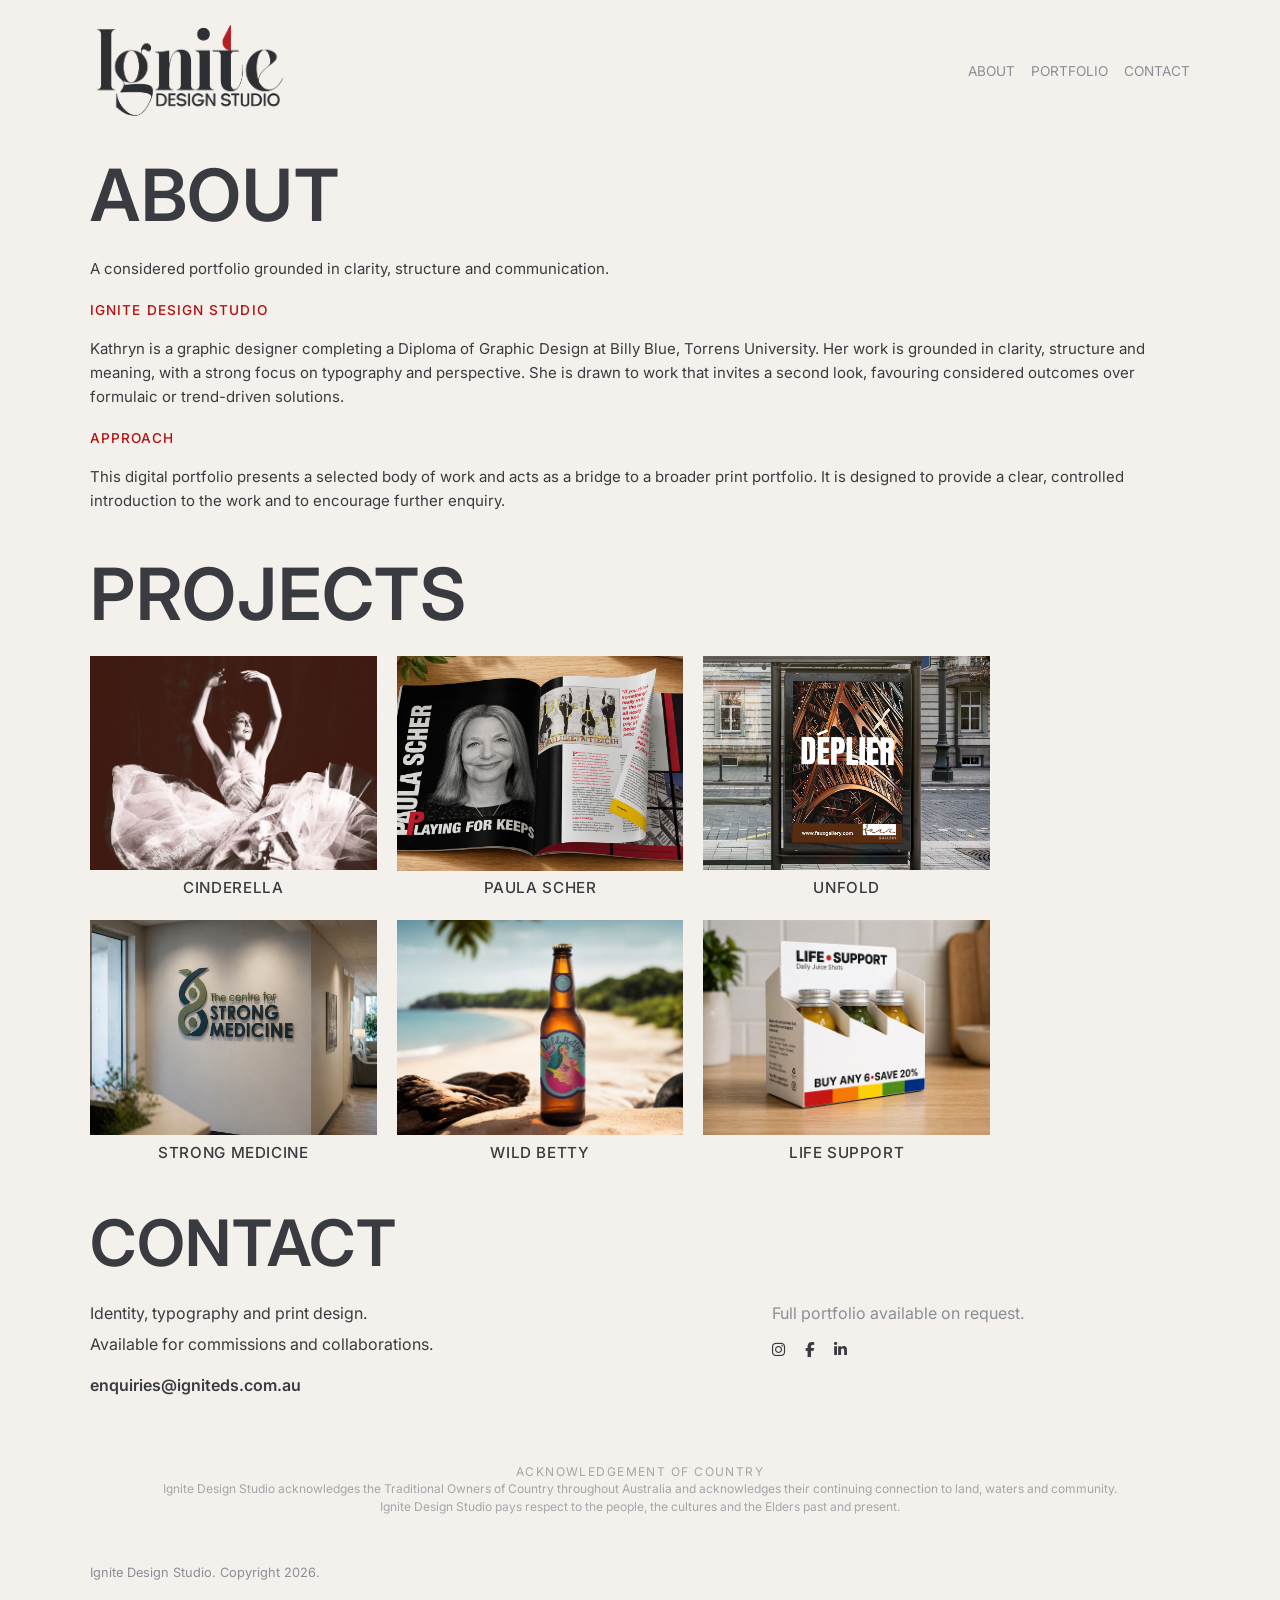
==== index.html @ c66b040c "Add files via upload" ====
<!DOCTYPE html>
<html lang="en">
<head>
  <meta charset="UTF-8" />
  <meta name="viewport" content="width=device-width, initial-scale=1.0" />
  <title>Ignite Design Studio</title>
  <link href="https://fonts.googleapis.com/css2?family=Inter:wght@400;500;600&display=swap" rel="stylesheet">
  <link rel="stylesheet" href="styles.css" />
  <link rel="stylesheet" href="https://cdnjs.cloudflare.com/ajax/libs/font-awesome/6.5.0/css/all.min.css">
</head>

<body>
  <header>
    <div class="wrap nav">
      <a href="#top" class="brand" aria-label="Ignite Design Studio home">
        <img src="images/Ignite_Logo.png" alt="Ignite Design Studio logo" class="logo" />
      </a>

      <nav aria-label="Primary">
        <ul>
          <li><a href="#about">About</a></li>
          <li><a href="#work">Portfolio</a></li>
          <li><a href="#contact">Contact</a></li>
        </ul>
      </nav>
    </div>
  </header>

  <main id="top">

    <section id="about">
  <div class="wrap">
    <div class="rule"></div>

    <h2 class="condensed">ABOUT</h2>

    <div class="about-copy">
      <p>A considered portfolio grounded in clarity, structure and communication.</p>

      <div class="small-caps">IGNITE DESIGN STUDIO</div>

      <p>
        Kathryn is a graphic designer completing a Diploma of Graphic Design at Billy Blue, Torrens University. Her work is grounded in clarity, structure and meaning, with a strong focus on typography and perspective. She is drawn to work that invites a second look, favouring considered outcomes over formulaic or trend-driven solutions.
      </p>

      <div class="small-caps">APPROACH</div>

      <p>
        This digital portfolio presents a selected body of work and acts as a bridge to a broader print portfolio. It is designed to provide a clear, controlled introduction to the work and to encourage further enquiry.
      </p>
    </div>

    <div class="rule"></div>
  </div>
</section>

    <section id="work">
      <div class="wrap">
        <h1 class="condensed selected-work-title">PROJECTS</h1>

        <div class="project-grid project-grid-2x3">

          <a href="cinderella.html" class="project-tile" aria-label="View Cinderella project">
            <div class="project-tile-image">
              <img src="images/Cinderella.jpg" alt="Cinderella brochure design" />
            </div>
            <h2 class="project-tile-title">Cinderella</h2>
          </a>

          <a href="paula-scher.html" class="project-tile" aria-label="View Paula Scher project">
            <div class="project-tile-image">
              <img src="images/Scher_home_main.jpg" alt="Paula Scher editorial design" />
            </div>
            <h2 class="project-tile-title">Paula Scher</h2>
          </a>

          <a href="unfold-galleries.html" class="project-tile" aria-label="View Unfold project">
            <div class="project-tile-image">
              <img src="images/unfold_1.jpg" alt="Unfold poster series" />
            </div>
            <h2 class="project-tile-title">Unfold</h2>
          </a>
          
          <a href="strong-medicine.html" class="project-tile" aria-label="View Strong Medicine project">
            <div class="project-tile-image">
              <img src="images/S_Medicine_home_main.jpg" alt="Strong Medicine identity design" />
            </div>
            <h2 class="project-tile-title">Strong Medicine</h2>
          </a>

          <a href="wild-betty.html" class="project-tile" aria-label="View Wild Betty IPA project">
            <div class="project-tile-image">
              <img src="images/W_Betty_main.jpg" alt="Wild Betty packaging design" />
            </div>
            <h2 class="project-tile-title">Wild Betty</h2>
          </a>

          <a href="life-support.html" class="project-tile" aria-label="View Life Support project">
            <div class="project-tile-image">
              <img src="images/LifeSupport_Main.jpg" alt="Life Support packaging design" />
            </div>
            <h2 class="project-tile-title">Life Support</h2>
          </a>

        </div>
      </div>
    </section>

    <section class="contact-section" id="contact">
      <div class="wrap">

        <div class="contact-header">
          <div class="rule"></div>
          <h2 class="section-title">CONTACT</h2>
        </div>

        <div class="contact-grid">

          <div class="contact-left">
            <p class="contact-statement">Identity, typography and print design.</p>
            <p class="contact-support">Available for commissions and collaborations.</p>
            
            <p class="contact-email">
              <a href="mailto:enquiries@igniteds.com.au">enquiries@igniteds.com.au</a>
            </p>
          </div>

          <div class="contact-right">
            
            <p class="portfolio-note">Full portfolio available on request.</p>

            <div class="socials">
                <i class="fab fa-instagram"></i>
                <i class="fab fa-facebook-f"></i>
                <i class="fab fa-linkedin-in"></i>
            </div>
          </div>

        </div>

        <div class="acknowledgement">
          <p class="ack-title">ACKNOWLEDGEMENT OF COUNTRY</p>
          <p>
            Ignite Design Studio acknowledges the Traditional Owners of Country
            throughout Australia and acknowledges their continuing connection to
            land, waters and community. Ignite Design Studio pays respect to the
            people, the cultures and the Elders past and present.
          </p>
        </div>

        <div class="footer-note">
          <p>Ignite Design Studio. Copyright 2026.</p>
        </div>

      </div>
    </section>

  </main>
</body>
</html>
---- styles.css ----
@import url('https://fonts.googleapis.com/css2?family=Inter:wght@400;500;600&display=swap');

:root {
  --bg: #F4F1EC;
  --paper: #F4F1EC;
  --text: #2F2F33;
  --muted: #8A8E96;
  --line: #D9DDE1;
  --accent: #B31010;
  --max: 1100px;
}

* { box-sizing: border-box; }

body {
  margin: 0;
  font-family: "Inter", Arial, Helvetica, sans-serif;
  font-size: 15px;
  line-height: 1.6;
  color: #3A3B40;
  background-color: var(--bg);
}

a { text-decoration: none; color: inherit; }
img { max-width: 100%; display: block; }

/* =========================
   LAYOUT
   ========================= */

.wrap {
  width: min(calc(100% - 2rem), var(--max));
  margin: 0 auto;
}

/* =========================
   TYPOGRAPHY
   ========================= */

.condensed {
  font-family: "Inter", Arial, Helvetica, sans-serif;
  font-weight: 600;
  text-transform: uppercase;
  letter-spacing: 0.01em;
  line-height: 1.05;
}

.small-caps {
  font-family: "Inter", Arial, Helvetica, sans-serif;
  font-size: 0.85rem;
  font-weight: 500;
  text-transform: uppercase;
  letter-spacing: 0.08em;
  color: #B31010; /* red */
  margin: 1.2rem 0 0.4rem;
}

#about h2 {
  font-size: clamp(3rem, 6vw, 4.5rem);
  margin: 0 0 1.5rem;
}

.section-title {
  margin: 0 0 1.5rem;
  font-size: clamp(3rem, 6vw, 4rem);
  font-family: "Inter", Arial, Helvetica, sans-serif;
  font-weight: 600;
  text-transform: uppercase;
  line-height: 1.05;
  letter-spacing: 0.01em;
}

/* =========================
   HEADER
   ========================= */

header {
  position: sticky;
  top: 0;
  z-index: 100;
  background: rgba(244, 241, 236, 0.95);
}

.nav {
  display: flex;
  justify-content: space-between;
  align-items: center;
  min-height: 72px;
}

.logo {
  width: 200px;
}

nav ul {
  list-style: none;
  display: flex;
  gap: 1rem;
  margin: 0;
  padding: 0;
}

nav a {
  font-size: 0.85rem;
  text-transform: uppercase;
  color: var(--muted);
}

nav a:hover { color: var(--accent); }

/* =========================
   GLOBAL ELEMENTS
   ========================= */

.rule {
  display: none;
}

.btn {
  display: inline-block;
  border: 1px solid var(--text);
  padding: 0.7rem 1rem;
  font-size: 0.8rem;
  text-transform: uppercase;
  background: transparent;
}

.btn.primary {
  background: var(--text);
  color: white;
}

/* =========================
   SECTIONS
   ========================= */

#about {
  padding-top: 1rem;
  padding-bottom: 1rem;
}

#work {
  padding-top: 0.75rem;
  padding-bottom: 1.5rem;
}

/* =========================
   PROJECTS
   ========================= */

.selected-work-title {
  font-size: clamp(3rem, 6vw, 4.5rem);
  margin: 0 0 1.5rem;
}

.project-grid-2x3 {
  display: grid;
  grid-template-columns: repeat(3, 1fr);
  gap: 1.25rem;
  max-width: 900px;
}

.project-tile-image {
  aspect-ratio: 4 / 3;
  overflow: hidden;
}

.project-tile-image img {
  width: 100%;
  aspect-ratio: 4 / 3;
  object-fit: cover;
  display: block;
  transition: transform 0.25s ease;
}

.project-tile:hover .project-tile-image img {
  transform: scale(1.015);
}

.project-tile-title {
  margin: 0.35rem 0 0;
  font-size: 0.95rem;
  text-align: center;
  font-weight: 500;
  text-transform: uppercase;
  letter-spacing: 0.04em;
  color: #3A3B40;
}

/* =========================
   CONTACT
   ========================= */

.contact-section {
  padding-top: 1.25rem;
  padding-bottom: 2.25rem;
}

.contact-grid {
  display: grid;
  grid-template-columns: 1.2fr 0.8fr;
  gap: 3.5rem;
  align-items: start;
}

.contact-left {
  max-width: 560px;
}

.contact-statement {
  margin: 0 0 0.35rem;
  font-size: 1rem;
}

.contact-support {
  margin: 0;
  font-size: 1rem;
}

.contact-email {
  margin: 1rem 0 0;
  font-size: 1rem;
  font-weight: 600;
}

.contact-email a {
  text-decoration: none;
  color: inherit;
}

.contact-right {
  max-width: 360px;
  display: flex;
  flex-direction: column;
  align-items: flex-start;
}

.portfolio-note {
  margin: 0 0 1rem;
  font-size: 1rem;
  color: var(--muted);
}

.socials {
  display: flex;
  gap: 1.25rem;
  margin-top: 0;
}

.socials a {
  font-size: 1.1rem;
  color: var(--text);
  transition: color 0.2s ease, transform 0.2s ease;
}

.socials a:hover {
  color: var(--accent);
  transform: translateY(-1px);
}

/* =========================
   PROJECT DETAIL PAGES
   ========================= */

.project-detail-page {
  padding: 2rem 0 3rem;
}

.project-detail-layout {
  display: grid;
  grid-template-columns: minmax(0, 1.45fr) minmax(280px, 0.7fr);
  gap: 3rem;
  align-items: start;
}

.project-detail-left {
  min-width: 0;
}

.project-detail-hero {
  aspect-ratio: 16 / 9;
  overflow: hidden;
  margin-bottom: 1.25rem;
}

.project-detail-hero img {
  width: 100%;
  height: 100%;
  object-fit: cover;
  display: block;
}

.project-detail-gallery {
  display: grid;
  grid-template-columns: repeat(3, 1fr);
  gap: 1.25rem;
}

.project-detail-thumb {
  aspect-ratio: 4 / 3;
  overflow: hidden;
}

.project-detail-thumb img {
  width: 100%;
  height: 100%;
  object-fit: cover;
  display: block;
}

.project-detail-right {
  min-width: 0;
  padding-top: 0.15rem;
}

.project-detail-category {
  margin: 0 0 0.75rem;
  font-family: "Inter", Arial, Helvetica, sans-serif;
  font-size: 0.82rem;
  font-weight: 500;
  text-transform: uppercase;
  letter-spacing: 0.08em;
  color: var(--accent);
}

.project-detail-title {
  font-size: clamp(2.8rem, 5vw, 4.25rem);
  margin: 0 0 1.25rem;
}

.project-detail-copy p {
  margin: 0 0 1rem;
}

.project-detail-cta {
  margin-top: 1.5rem;
}

/* =========================
   FOOTER
   ========================= */

.acknowledgement {
  margin: 4rem auto 0;
  max-width: 980px;
  text-align: center;
  opacity: 0.75;
}

.ack-title {
  margin: 0 0 0.75rem;
  font-size: 0.7rem;
  letter-spacing: 0.12em;
  text-transform: uppercase;
  color: var(--muted);
}

.acknowledgement p {
  margin: 0;
  font-size: 0.75rem;
  line-height: 1.45;
  color: var(--muted);
}

.footer-note {
  margin-top: 3rem;
  font-size: 0.8rem;
  color: var(--muted);
}

/* =========================
   RESPONSIVE
   ========================= */

@media (max-width: 900px) {
  .project-grid-2x3 {
    grid-template-columns: repeat(2, 1fr);
  }

  .contact-grid {
    grid-template-columns: 1fr;
  }

  .project-detail-layout {
    grid-template-columns: 1fr;
    gap: 2rem;
  }

  .project-detail-gallery {
    grid-template-columns: repeat(3, 1fr);
  }
}

@media (max-width: 700px) {
  .project-detail-gallery {
    grid-template-columns: 1fr;
  }
}
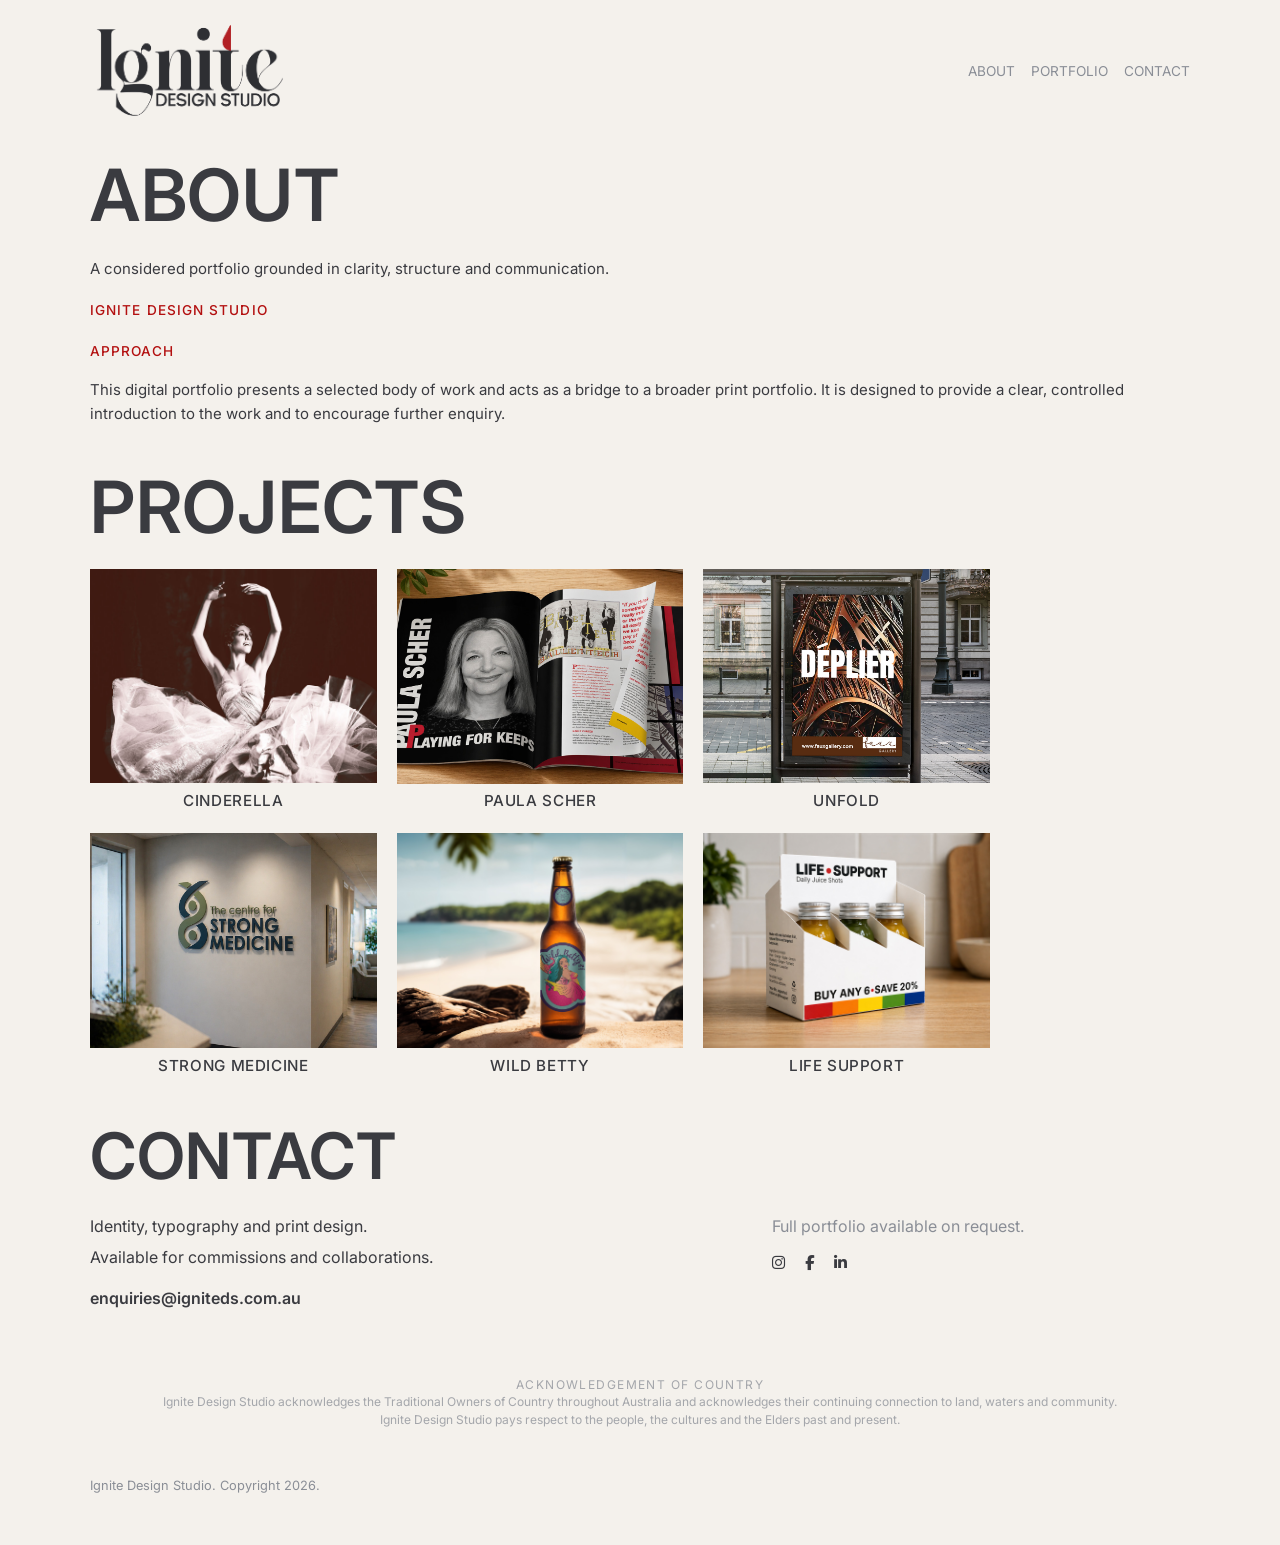
==== commit b140e501: "Update index.html" ====
--- a/index.html
+++ b/index.html
@@ -38,10 +38,6 @@
       <p>A considered portfolio grounded in clarity, structure and communication.</p>
 
       <div class="small-caps">IGNITE DESIGN STUDIO</div>
-
-      <p>
-        Kathryn is a graphic designer completing a Diploma of Graphic Design at Billy Blue, Torrens University. Her work is grounded in clarity, structure and meaning, with a strong focus on typography and perspective. She is drawn to work that invites a second look, favouring considered outcomes over formulaic or trend-driven solutions.
-      </p>
 
       <div class="small-caps">APPROACH</div>
 
@@ -157,4 +153,4 @@
 
   </main>
 </body>
-</html>+</html>
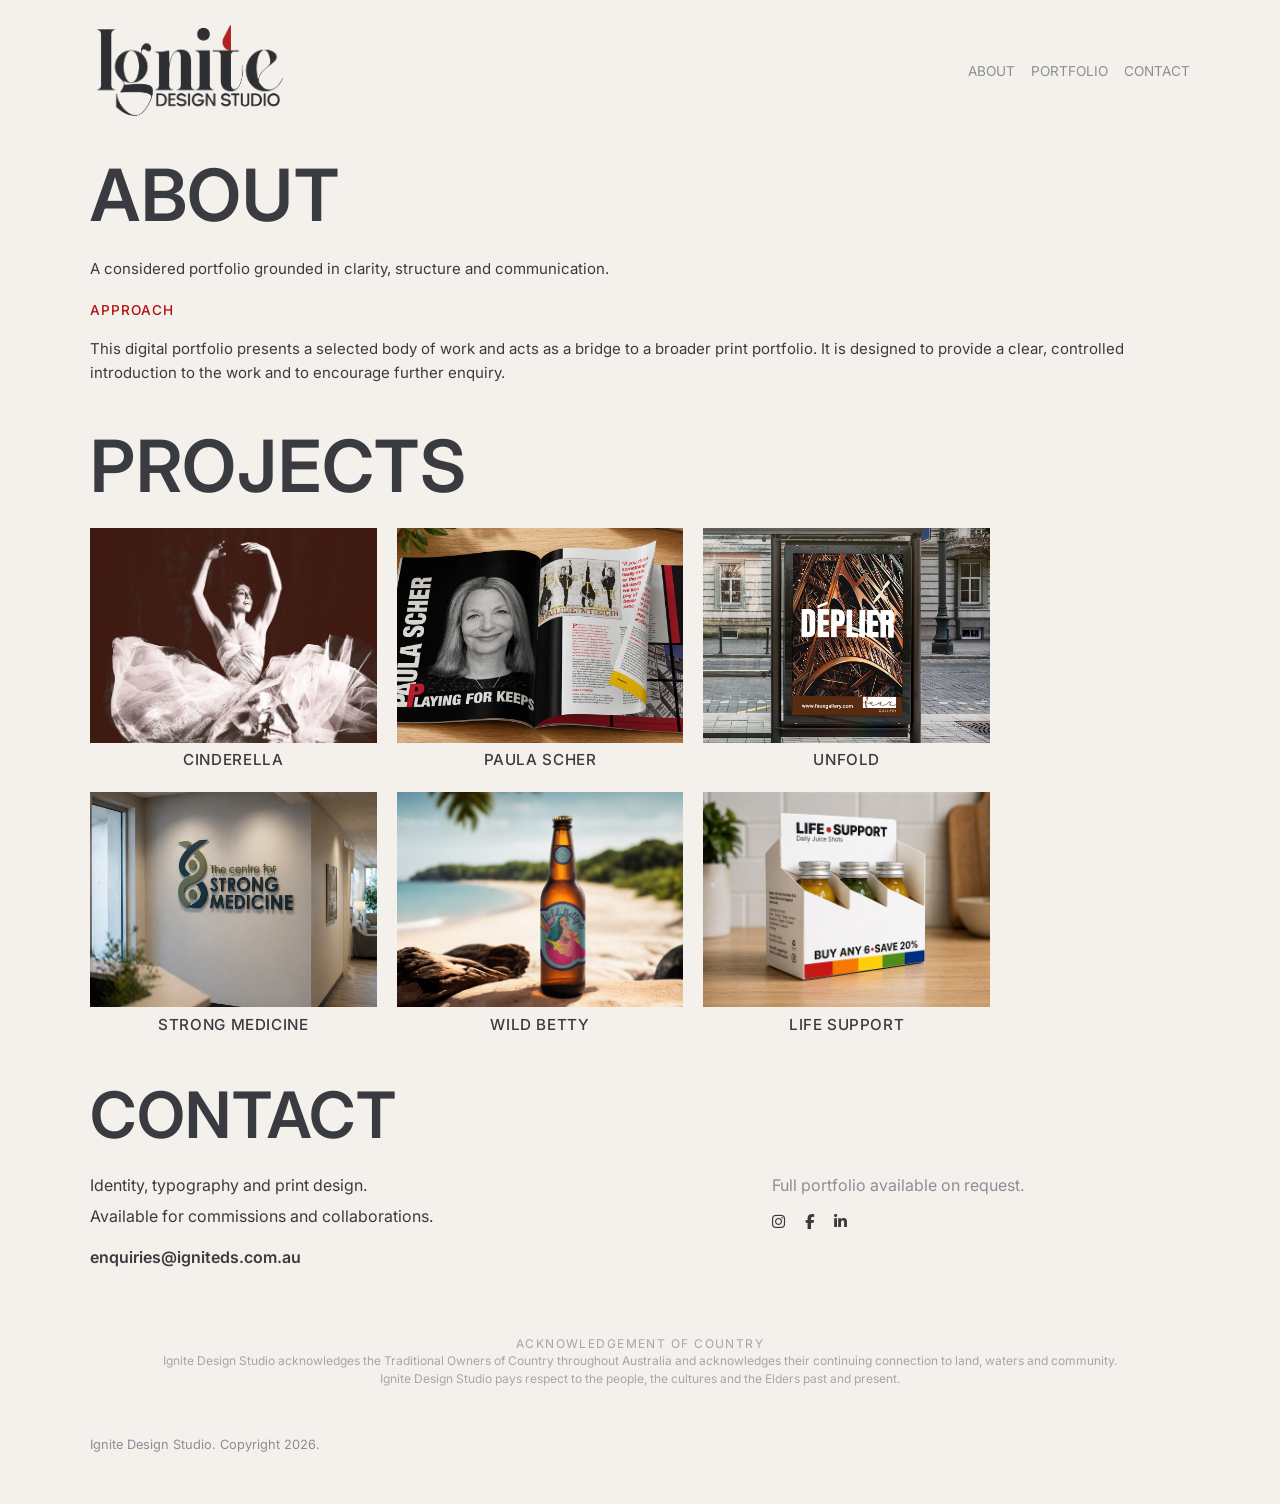
==== commit c6169179: "Update index.html" ====
--- a/index.html
+++ b/index.html
@@ -36,8 +36,6 @@
 
     <div class="about-copy">
       <p>A considered portfolio grounded in clarity, structure and communication.</p>
-
-      <div class="small-caps">IGNITE DESIGN STUDIO</div>
 
       <div class="small-caps">APPROACH</div>
 
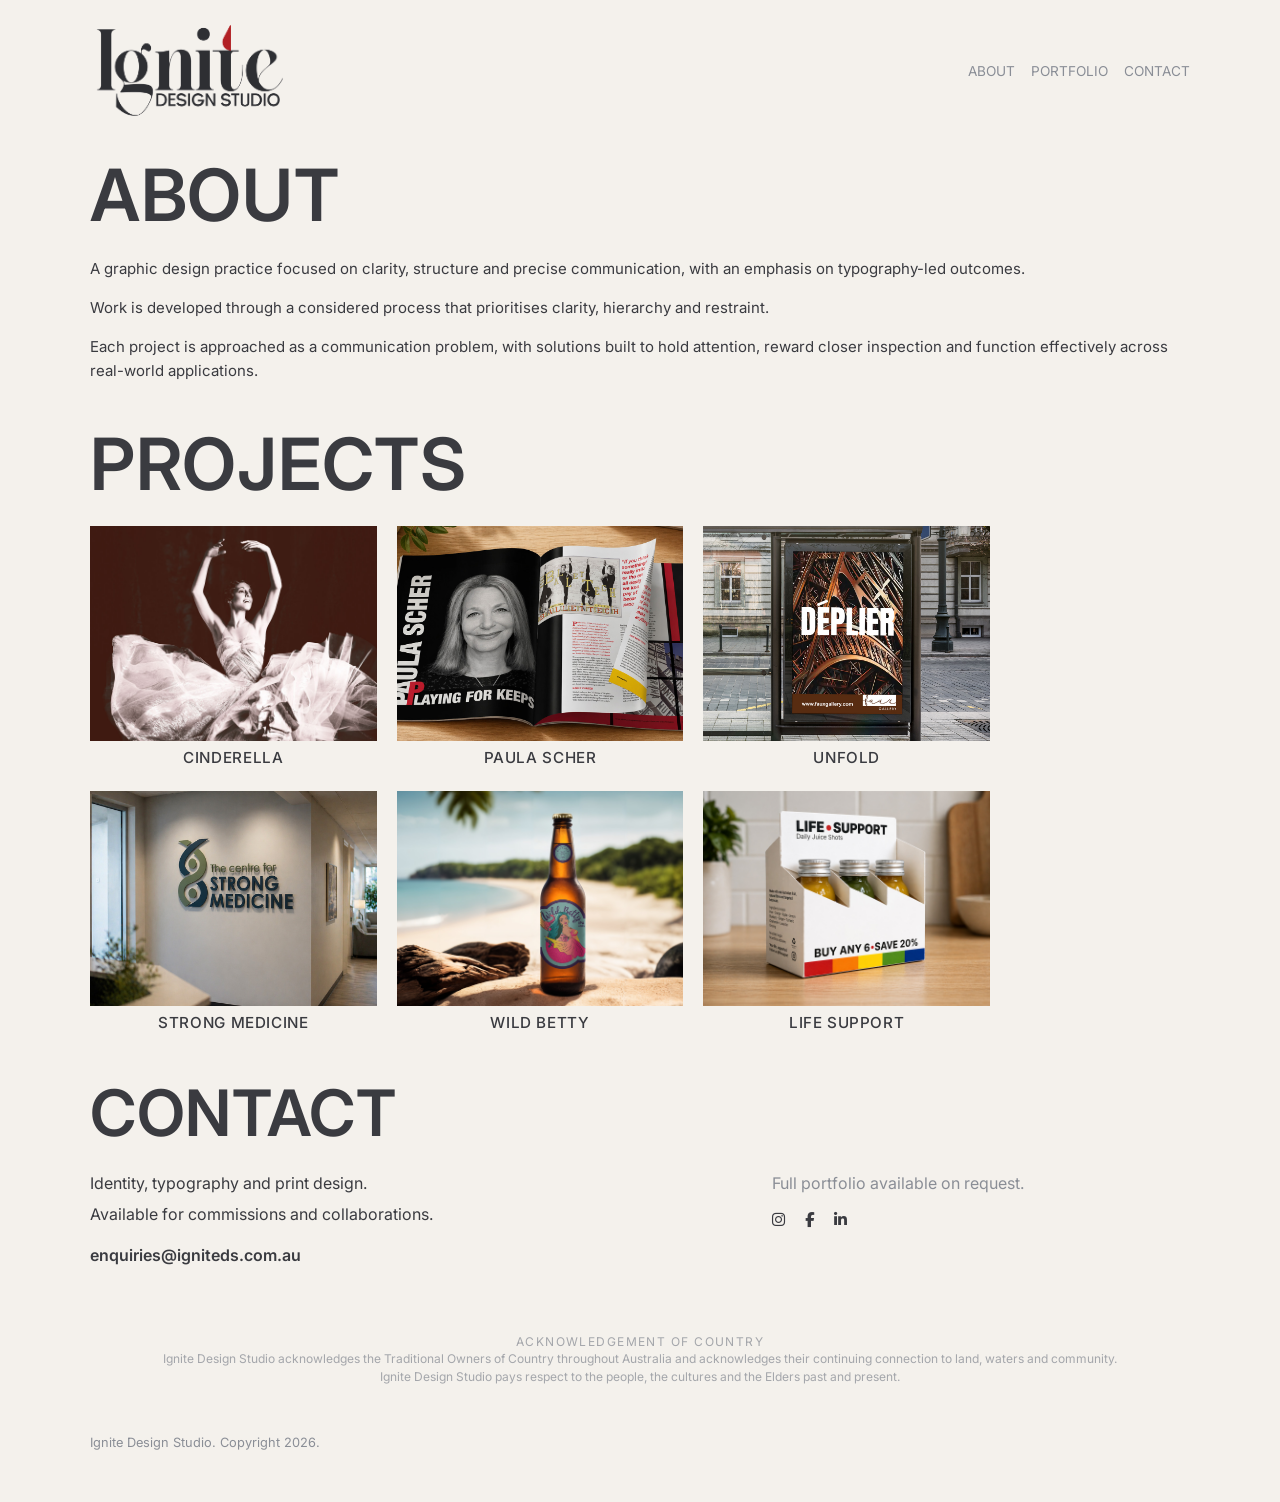
==== commit b9086800: "Update index.html" ====
--- a/index.html
+++ b/index.html
@@ -35,13 +35,12 @@
     <h2 class="condensed">ABOUT</h2>
 
     <div class="about-copy">
-      <p>A considered portfolio grounded in clarity, structure and communication.</p>
+      <p>A graphic design practice focused on clarity, structure and precise communication, with an emphasis on typography-led outcomes.</p>
 
-      <div class="small-caps">APPROACH</div>
-
-      <p>
-        This digital portfolio presents a selected body of work and acts as a bridge to a broader print portfolio. It is designed to provide a clear, controlled introduction to the work and to encourage further enquiry.
-      </p>
+      <p>Work is developed through a considered process that prioritises clarity, hierarchy and restraint.</p>
+      
+      <p>Each project is approached as a communication problem, with solutions built to hold attention, reward closer inspection and function effectively across real-world applications.</p>  
+      
     </div>
 
     <div class="rule"></div>
